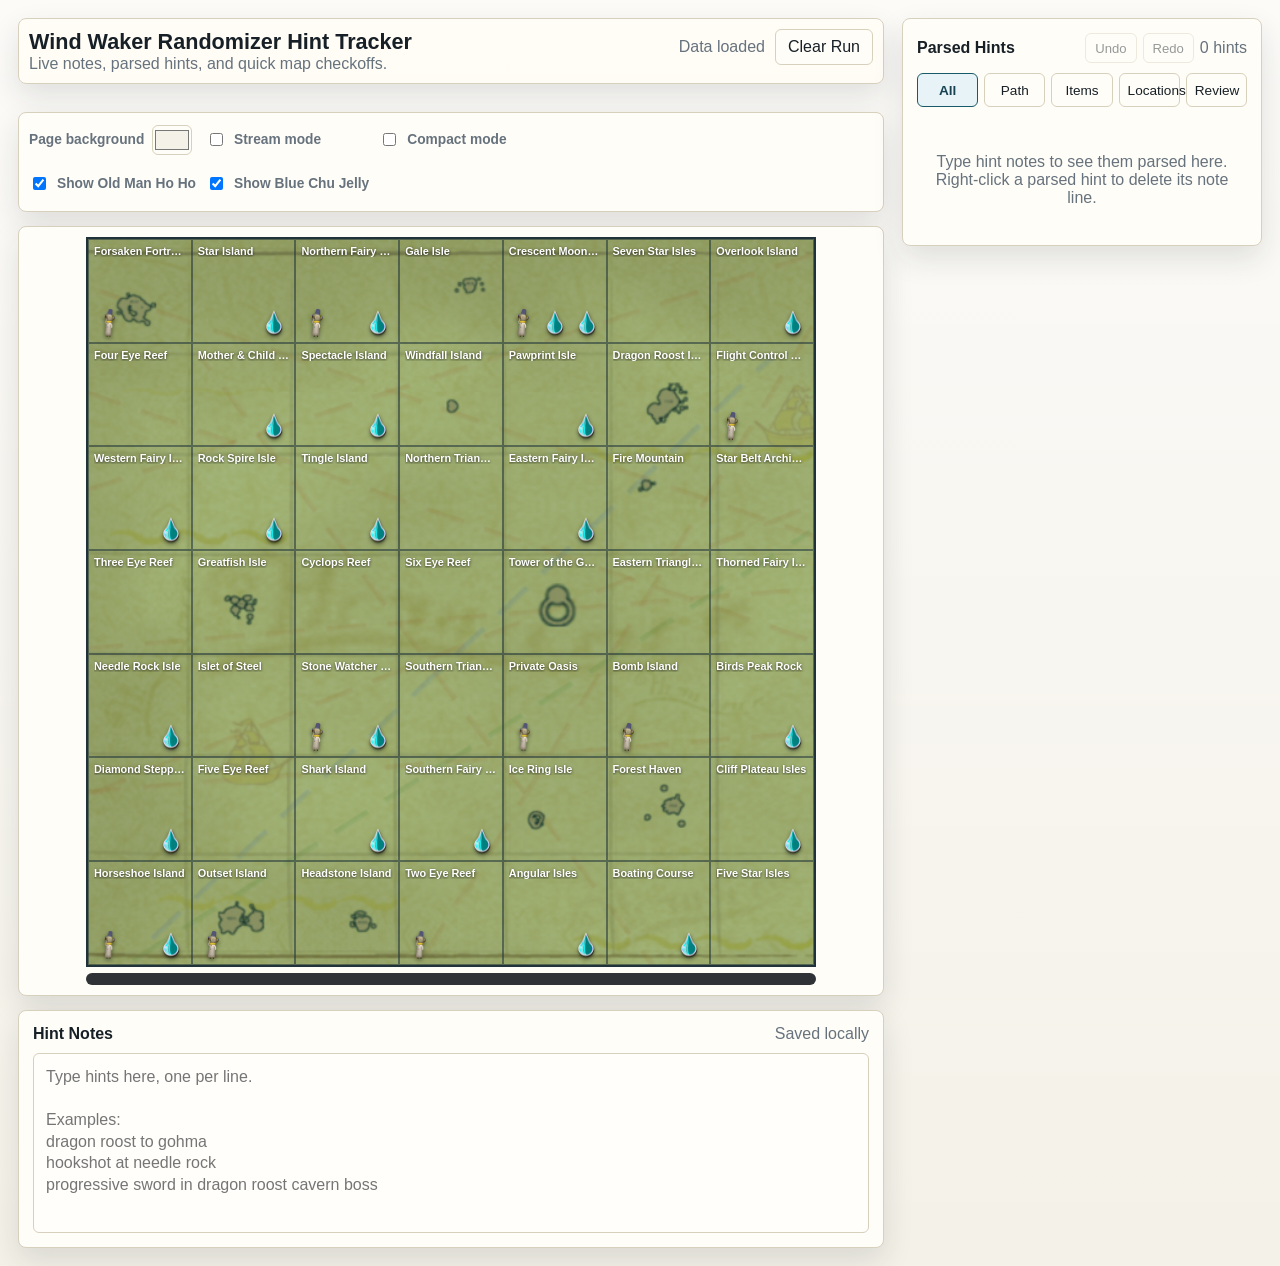
==== app/index.html @ 59e92e4c "Add files via upload" ====
<!doctype html>
<html lang="en">
  <head>
    <meta charset="utf-8">
    <meta name="viewport" content="width=device-width, initial-scale=1">
    <title>Wind Waker Randomizer Hint Tracker</title>
    <link rel="stylesheet" href="styles.css">
  </head>
  <body>
    <main class="app-shell">
      <section class="tracker-panel" aria-label="Map and hint notes">
        <header class="top-bar">
          <div>
            <h1>Wind Waker Randomizer Hint Tracker</h1>
            <p>Live notes, parsed hints, and quick map checkoffs.</p>
          </div>
          <div class="top-actions">
            <span id="dataStatus">Loading data...</span>
            <button id="resetRunButton" class="danger-button" type="button">Clear Run</button>
          </div>
        </header>

        <section class="settings-section" aria-label="Tracker settings">
          <label class="setting-control page-background-setting">
            <span>Page background</span>
            <input id="pageBackgroundInput" type="color" value="#f4f1e8">
          </label>
          <label class="setting-control stream-key-setting">
            <span>Stream key color</span>
            <input id="streamKeyInput" type="color" value="#00ff00">
          </label>
          <label class="setting-toggle stream-mode-setting">
            <input id="streamModeInput" type="checkbox">
            <span>Stream mode</span>
          </label>
          <label class="setting-toggle compact-mode-setting">
            <input id="compactModeInput" type="checkbox">
            <span>Compact mode</span>
          </label>
          <label class="setting-toggle">
            <input id="showHoHoInput" type="checkbox" checked>
            <span>Show Old Man Ho Ho</span>
          </label>
          <label class="setting-toggle">
            <input id="showBlueChuInput" type="checkbox" checked>
            <span>Show Blue Chu Jelly</span>
          </label>
        </section>

        <div class="map-wrap">
          <div id="seaGrid" class="sea-grid" aria-label="7 by 7 sea chart"></div>
          <div id="areaStrip" class="area-strip" aria-label="Off-map and dungeon areas"></div>
        </div>

        <section class="notes-section">
          <div class="section-heading">
            <h2>Hint Notes</h2>
            <span id="saveStatus">Saved locally</span>
          </div>
          <textarea
            id="hintInput"
            spellcheck="false"
            aria-label="Hint notes"
            placeholder="Type hints here, one per line.&#10;&#10;Examples:&#10;dragon roost to gohma&#10;hookshot at needle rock&#10;progressive sword in dragon roost cavern boss"
          ></textarea>
        </section>
      </section>

      <aside class="hint-panel" aria-label="Parsed hint overview">
        <section class="parsed-section">
          <div class="section-heading">
            <h2>Parsed Hints</h2>
            <div class="parsed-actions">
              <button id="undoButton" class="tool-button" type="button">Undo</button>
              <button id="redoButton" class="tool-button" type="button">Redo</button>
              <span id="hintCount">0 hints</span>
            </div>
          </div>
          <div class="tabs" role="tablist" aria-label="Hint type filters">
            <button class="tab active" type="button" data-filter="all">All</button>
            <button class="tab" type="button" data-filter="path">Path</button>
            <button class="tab" type="button" data-filter="item">Items</button>
            <button class="tab" type="button" data-filter="location">Locations</button>
            <button class="tab" type="button" data-filter="needs-review">Review</button>
          </div>
          <div id="hintList" class="hint-list" aria-live="polite"></div>
        </section>
      </aside>
    </main>

    <script src="app.js"></script>
  </body>
</html>
---- app/styles.css ----
:root {
  color-scheme: light;
  --bg: #f4f1e8;
  --panel: #fffdf7;
  --ink: #172027;
  --muted: #66727d;
  --line: #d7d0bd;
  --sea: #08746d;
  --sea-dark: #175a69;
  --accent: #c24632;
  --accent-dark: #8e2f22;
  --gold: #d39c32;
  --ok: #2f7b57;
  --warn: #a86316;
  --path: #7651b7;
  --path-bg: #f0eafb;
  --required-bg: #e7f6ed;
  --required-border: #42a36c;
  --possible-bg: #fff7db;
  --possible-border: #d5a51f;
  --neutral-bg: #f0f1f2;
  --neutral-border: #9ba3aa;
  --stream-key: #00ff00;
  --shadow: 0 12px 30px rgba(27, 35, 40, 0.12);
}

* {
  box-sizing: border-box;
}

body {
  margin: 0;
  min-height: 100vh;
  background:
    linear-gradient(180deg, rgba(255, 255, 255, 0.72), rgba(255, 255, 255, 0)),
    var(--bg);
  color: var(--ink);
  font-family: "Segoe UI", Arial, sans-serif;
}

body.stream-mode {
  background: var(--stream-key);
}

button,
textarea {
  font: inherit;
}

.app-shell {
  display: grid;
  grid-template-columns: minmax(560px, 1fr) minmax(300px, 360px);
  align-items: start;
  gap: 18px;
  min-height: 100vh;
  padding: 18px;
}

body.compact-mode .app-shell {
  grid-template-columns: minmax(300px, 380px);
  width: min(100%, 420px);
}

.tracker-panel,
.hint-panel {
  min-width: 0;
}

.tracker-panel {
  display: grid;
  gap: 14px;
}

body.compact-mode .tracker-panel {
  gap: 10px;
}

body.compact-mode .top-bar p,
body.compact-mode .map-wrap,
body.compact-mode .setting-control,
body.compact-mode .setting-toggle:has(#showHoHoInput),
body.compact-mode .setting-toggle:has(#showBlueChuInput) {
  display: none;
}

body.compact-mode .hint-panel {
  position: static;
}

.top-bar {
  display: flex;
  align-items: flex-start;
  justify-content: space-between;
  gap: 16px;
  margin-bottom: 14px;
  padding: 10px;
  border: 1px solid var(--line);
  border-radius: 8px;
  background: rgba(255, 253, 247, 0.9);
  box-shadow: var(--shadow);
}

.top-actions {
  display: flex;
  align-items: center;
  gap: 10px;
}

h1,
h2,
p {
  margin: 0;
}

h1 {
  font-size: 1.35rem;
  line-height: 1.2;
}

h2 {
  font-size: 1rem;
}

.top-bar p,
.top-actions span,
.section-heading span,
.hint-meta,
.empty-state {
  color: var(--muted);
}

.danger-button,
.tool-button,
.tab,
.map-icon {
  border: 1px solid var(--line);
  background: var(--panel);
  color: var(--ink);
  cursor: pointer;
}

.danger-button,
.tool-button {
  min-height: 36px;
  padding: 0 12px;
  border-radius: 6px;
}

.tool-button:disabled {
  cursor: default;
  opacity: 0.45;
}

.danger-button:hover {
  border-color: var(--accent);
  color: var(--accent-dark);
}

.settings-section {
  display: grid;
  grid-template-columns: repeat(3, max-content);
  align-items: center;
  gap: 10px;
  padding: 10px;
  border: 1px solid var(--line);
  border-radius: 8px;
  background: var(--panel);
  box-shadow: var(--shadow);
}

body.stream-mode .setting-control:has(#pageBackgroundInput) {
  display: none;
}

body:not(.stream-mode) .stream-key-setting {
  display: none;
}

.setting-toggle:has(#showHoHoInput),
.setting-toggle:has(#showBlueChuInput) {
  grid-row: 2;
}

.setting-control,
.setting-toggle {
  display: inline-flex;
  align-items: center;
  gap: 8px;
  min-height: 34px;
  color: var(--muted);
  font-size: 0.86rem;
  font-weight: 700;
}

.setting-control input[type="color"] {
  width: 40px;
  height: 30px;
  padding: 0;
  border: 1px solid var(--line);
  border-radius: 6px;
  background: transparent;
  cursor: pointer;
}

.map-wrap {
  display: grid;
  place-items: center;
  gap: 6px;
  padding: 10px;
  border: 1px solid var(--line);
  border-radius: 8px;
  background: var(--panel);
  box-shadow: var(--shadow);
}

.sea-grid {
  display: grid;
  grid-template-columns: repeat(7, minmax(54px, 1fr));
  grid-template-rows: repeat(7, minmax(54px, 1fr));
  width: min(100%, 760px, calc(100vh - 170px));
  min-width: 440px;
  max-width: 820px;
  aspect-ratio: 1;
  border: 2px solid #20333b;
  background:
    linear-gradient(rgba(8, 116, 109, 0.28), rgba(8, 116, 109, 0.28)),
    url("assets/images/Great_Sea_Chart.jpg") center / cover,
    var(--sea);
}

.sector {
  position: relative;
  min-width: 0;
  border: 1px solid rgba(32, 51, 59, 0.55);
  background: rgba(8, 116, 109, 0.05);
}

.sector-label {
  position: absolute;
  top: 5px;
  left: 5px;
  right: 5px;
  overflow: hidden;
  color: #fff;
  text-shadow: 0 1px 3px rgba(0, 0, 0, 0.72);
  font-size: 0.68rem;
  font-weight: 700;
  text-overflow: ellipsis;
  white-space: nowrap;
}

.sector-hint-icons {
  position: absolute;
  top: 22px;
  right: 4px;
  bottom: 34%;
  display: grid;
  grid-template-columns: repeat(3, 24px);
  grid-auto-rows: 24px;
  justify-content: end;
  align-content: end;
  gap: 4px;
}

.sector-marker-icons {
  position: absolute;
  left: 5px;
  right: 5px;
  bottom: 4px;
  height: 30%;
  display: flex;
  align-items: flex-end;
  justify-content: space-between;
  gap: 4px;
}

.sector-marker-icons .blue-chu {
  margin-left: auto;
}

.map-icon {
  display: grid;
  place-items: center;
  width: 30px;
  height: 30px;
  padding: 0;
  border: 0;
  border-radius: 0;
  background: transparent;
  font-size: 0.78rem;
  font-weight: 800;
  filter: drop-shadow(0 2px 2px rgba(0, 0, 0, 0.48));
}

.sector-hint-icons .map-icon {
  width: 24px;
  height: 24px;
}

.sector-hint-icons .map-icon img {
  max-width: 23px;
  max-height: 23px;
}

.map-icon.checked {
  opacity: 0.34;
  filter: grayscale(1);
}

.map-icon img {
  display: block;
  max-width: 28px;
  max-height: 28px;
  object-fit: contain;
  pointer-events: none;
}

.map-icon .shard-number,
.stream-item-box .shard-number {
  display: inline-flex;
  align-items: center;
  height: 1em;
  color: #101418;
  font-weight: 900;
  line-height: 1;
  text-shadow: 0 1px 1px rgba(255, 255, 255, 0.8);
}

.map-icon .shard-number {
  margin-left: 1px;
  font-size: 18px;
}

.area-strip {
  display: grid;
  grid-template-columns: repeat(5, minmax(0, 1fr));
  gap: 5px;
  width: min(100%, 760px, calc(100vh - 170px));
  min-width: 440px;
  padding: 6px;
  border-radius: 7px;
  background: #2f3337;
}

.area-cell {
  display: grid;
  grid-template-rows: 1fr auto;
  align-items: center;
  justify-items: center;
  min-height: 88px;
  padding: 6px 4px 4px;
  border: 1px solid rgba(255, 255, 255, 0.13);
  border-radius: 6px;
  background: #42474c;
}

.area-image {
  max-width: 62px;
  max-height: 52px;
  object-fit: contain;
  filter: drop-shadow(0 1px 2px rgba(0, 0, 0, 0.28));
}

.area-hint-icons {
  display: flex;
  flex-wrap: wrap;
  justify-content: center;
  gap: 2px;
  width: 100%;
  max-width: 100%;
}

.area-hint-icons .map-icon {
  width: 28px;
  height: 28px;
}

.area-hint-icons .map-icon img {
  max-width: 26px;
  max-height: 26px;
}

.map-icon.path {
  border-color: var(--path);
  color: var(--path);
}

.map-icon.item {
  border-color: var(--ok);
  color: var(--ok);
}

.map-icon.location {
  border-color: var(--accent);
  color: var(--accent-dark);
}

.hint-panel {
  position: sticky;
  top: 18px;
}

.notes-section,
.parsed-section {
  display: grid;
  padding: 14px;
  border: 1px solid var(--line);
  border-radius: 8px;
  background: var(--panel);
  box-shadow: var(--shadow);
}

.notes-section {
  grid-template-rows: auto auto;
}

.parsed-section {
  grid-template-rows: auto auto auto;
}

.parsed-section .hint-list {
  margin: 0 -14px -14px;
  padding: 12px 14px 14px;
  border-radius: 0 0 8px 8px;
}

body.stream-mode .parsed-section {
  background: transparent;
  border-color: transparent;
  box-shadow: none;
}

body.stream-mode .parsed-section .section-heading,
body.stream-mode .parsed-section .tabs {
  padding: 8px;
  border-radius: 8px;
  background: rgba(255, 253, 247, 0.86);
}

body.stream-mode .parsed-section .hint-list {
  background: transparent;
}

.section-heading {
  display: flex;
  align-items: center;
  justify-content: space-between;
  gap: 10px;
  margin-bottom: 10px;
}

.parsed-actions {
  display: flex;
  align-items: center;
  justify-content: flex-end;
  flex-wrap: wrap;
  gap: 6px;
}

.parsed-actions .tool-button {
  min-height: 30px;
  padding: 0 9px;
  font-size: 0.82rem;
}

textarea {
  width: 100%;
  min-height: 180px;
  resize: none;
  overflow: hidden;
  padding: 12px;
  border: 1px solid var(--line);
  border-radius: 6px;
  outline: none;
  background: #fffefa;
  color: var(--ink);
  line-height: 1.35;
}

textarea:focus {
  border-color: var(--sea-dark);
  box-shadow: 0 0 0 3px rgba(54, 123, 148, 0.16);
}

.tabs {
  display: grid;
  grid-template-columns: repeat(5, minmax(0, 1fr));
  gap: 6px;
  margin-bottom: 10px;
}

.tab {
  min-height: 34px;
  padding: 0 8px;
  border-radius: 6px;
  font-size: 0.85rem;
}

.tab.active {
  border-color: var(--sea-dark);
  background: #e7f3f6;
  color: #164252;
  font-weight: 700;
}

.hint-list {
  display: grid;
  align-content: start;
  gap: 8px;
}

.hint-card {
  position: relative;
  padding: 10px;
  border: 1px solid var(--line);
  border-left-width: 4px;
  border-radius: 6px;
  background: #fffefa;
  box-shadow: 0 2px 8px rgba(20, 30, 36, 0.12);
}

body.stream-mode .hint-card {
  padding: 0;
  border: 0;
  background: transparent;
  box-shadow: none;
  backdrop-filter: none;
}

.hint-flow {
  display: grid;
  grid-template-columns: minmax(0, 1fr) 34px minmax(0, 1fr);
  align-items: center;
  gap: 6px;
}

body.stream-mode .hint-flow {
  grid-template-columns: 78px 34px minmax(0, 1fr);
  gap: 7px;
}

body.stream-mode .hint-card.path .hint-flow {
  grid-template-columns: minmax(150px, 1fr) 34px 70px;
}

.hint-side {
  display: flex;
  align-items: center;
  min-width: 0;
  gap: 8px;
}

.hint-side.right {
  justify-content: flex-end;
  text-align: right;
}

body.stream-mode .hint-side.left {
  justify-content: flex-end;
}

body.stream-mode .hint-side.right {
  justify-content: flex-start;
  text-align: left;
}

.hint-image {
  flex: 0 0 auto;
  width: 42px;
  height: 42px;
  object-fit: contain;
  filter: drop-shadow(0 2px 2px rgba(0, 0, 0, 0.48));
}

.boss-image {
  width: 58px;
  height: 58px;
}

body.stream-mode .hint-image {
  width: 48px;
  height: 48px;
}

body.stream-mode .boss-image {
  width: 62px;
  height: 62px;
}

.hint-name {
  min-width: 0;
  overflow-wrap: anywhere;
  font-size: 0.92rem;
  font-weight: 800;
}

.hint-side.item .hint-name {
  display: none;
}

body.stream-mode .hint-name {
  font-size: 0.82rem;
  text-shadow: 0 1px 1px rgba(255, 255, 255, 0.7);
}

body.stream-mode .hint-side.text .hint-name,
body.stream-mode .hint-side.right.text .hint-name {
  display: inline-block;
  width: fit-content;
  max-width: 68%;
  padding: 5px 7px;
  border-radius: 5px;
  background: #fff;
}

body.stream-mode .hint-card.path .hint-side.text .hint-name {
  max-width: none;
}

.stream-item-box {
  display: contents;
}

body.stream-mode .stream-item-box {
  display: grid;
  grid-template-columns: max-content max-content;
  justify-items: center;
  align-items: center;
  gap: 3px;
  min-width: 72px;
  padding: 4px 6px;
  border-radius: 5px;
  background: #fff;
}

body.stream-mode .requirement-required .stream-item-box {
  background: #bde7ce;
}

body.stream-mode .requirement-possibly-required .stream-item-box {
  background: #ffe28a;
}

body.stream-mode .requirement-not-required .stream-item-box {
  background: #d4d8db;
}

body.stream-mode .needs-review .stream-item-box {
  background: #f4c88f;
}

.hint-arrow {
  display: block;
  width: 34px;
  height: 34px;
  object-fit: contain;
  filter: drop-shadow(0 2px 2px rgba(0, 0, 0, 0.35));
}

.hint-card.path {
  border-left-color: var(--path);
  background: var(--path-bg);
}

.hint-card.item {
  border-left-color: var(--ok);
}

.hint-card.location {
  border-left-color: var(--accent);
}

.hint-card.requirement-required {
  border-left-color: var(--required-border);
  background: var(--required-bg);
}

.hint-card.requirement-possibly-required {
  border-left-color: var(--possible-border);
  background: var(--possible-bg);
}

.hint-card.requirement-not-required {
  border-left-color: var(--neutral-border);
  background: var(--neutral-bg);
}

.hint-card.needs-review {
  background: #fff6e7;
  border-left-color: var(--warn);
}

body.stream-mode .hint-card.path,
body.stream-mode .hint-card.requirement-required,
body.stream-mode .hint-card.requirement-possibly-required,
body.stream-mode .hint-card.requirement-not-required,
body.stream-mode .hint-card.needs-review {
  background: transparent;
}

.hint-title {
  display: flex;
  align-items: center;
  justify-content: space-between;
  gap: 10px;
  margin-bottom: 4px;
  font-weight: 800;
}

.hint-pill {
  flex: 0 0 auto;
  padding: 2px 6px;
  border-radius: 999px;
  background: #eef1f1;
  color: var(--muted);
  font-size: 0.72rem;
  font-weight: 700;
}

.hint-card.needs-review .hint-pill {
  background: #f9dfb9;
  color: var(--warn);
}

.hint-meta {
  display: flex;
  align-items: center;
  flex-wrap: wrap;
  gap: 6px;
  margin-top: 6px;
  font-size: 0.78rem;
}

body.stream-mode .hint-meta {
  display: none;
}

body.stream-mode .hint-line-text {
  display: none;
}

.hint-status {
  display: inline-flex;
  align-items: center;
  min-height: 22px;
  padding: 2px 8px;
  border: 1px solid transparent;
  border-radius: 999px;
  font-size: 0.74rem;
  font-weight: 800;
}

.stream-item-box .hint-status {
  display: none;
}

body.stream-mode .hint-meta > .hint-status {
  display: none;
}

body.stream-mode .stream-item-box .hint-status {
  grid-column: 1 / -1;
  display: inline-flex;
  min-height: 18px;
  padding: 1px 5px;
  font-size: 0.62rem;
}

body.stream-mode .stream-item-box .shard-number {
  font-size: 36px;
}

.hint-status.path {
  border-color: var(--path);
  background: #e7dcfb;
  color: #56358c;
}

.hint-status.required {
  border-color: var(--required-border);
  background: #d9f0e2;
  color: #216841;
}

.hint-status.possibly-required {
  border-color: var(--possible-border);
  background: #ffedb0;
  color: #72500a;
}

.hint-status.not-required,
.hint-status.neutral {
  border-color: var(--neutral-border);
  background: #e3e5e7;
  color: #4e5962;
}

.hint-status.review {
  border-color: var(--warn);
  background: #f9dfb9;
  color: var(--warn);
}

.empty-state {
  padding: 24px 12px;
  text-align: center;
}

@media (max-width: 980px) {
  .app-shell {
    grid-template-columns: 1fr;
  }

  .hint-panel {
    position: static;
  }

  .map-wrap {
    min-height: auto;
  }

  .sea-grid {
    width: min(100%, 720px);
    min-width: 0;
  }

  .area-strip {
    width: min(100%, 720px);
    min-width: 0;
  }
}

@media (max-width: 560px) {
  .app-shell {
    padding: 10px;
  }

  .top-bar {
    align-items: stretch;
    flex-direction: column;
  }

  .sea-grid {
    grid-template-columns: repeat(7, minmax(38px, 1fr));
    grid-template-rows: repeat(7, minmax(38px, 1fr));
  }

  .sector-label {
    font-size: 0;
  }

  .map-icon {
    width: 24px;
    height: 24px;
  }

  .tabs {
    grid-template-columns: repeat(2, minmax(0, 1fr));
  }
}
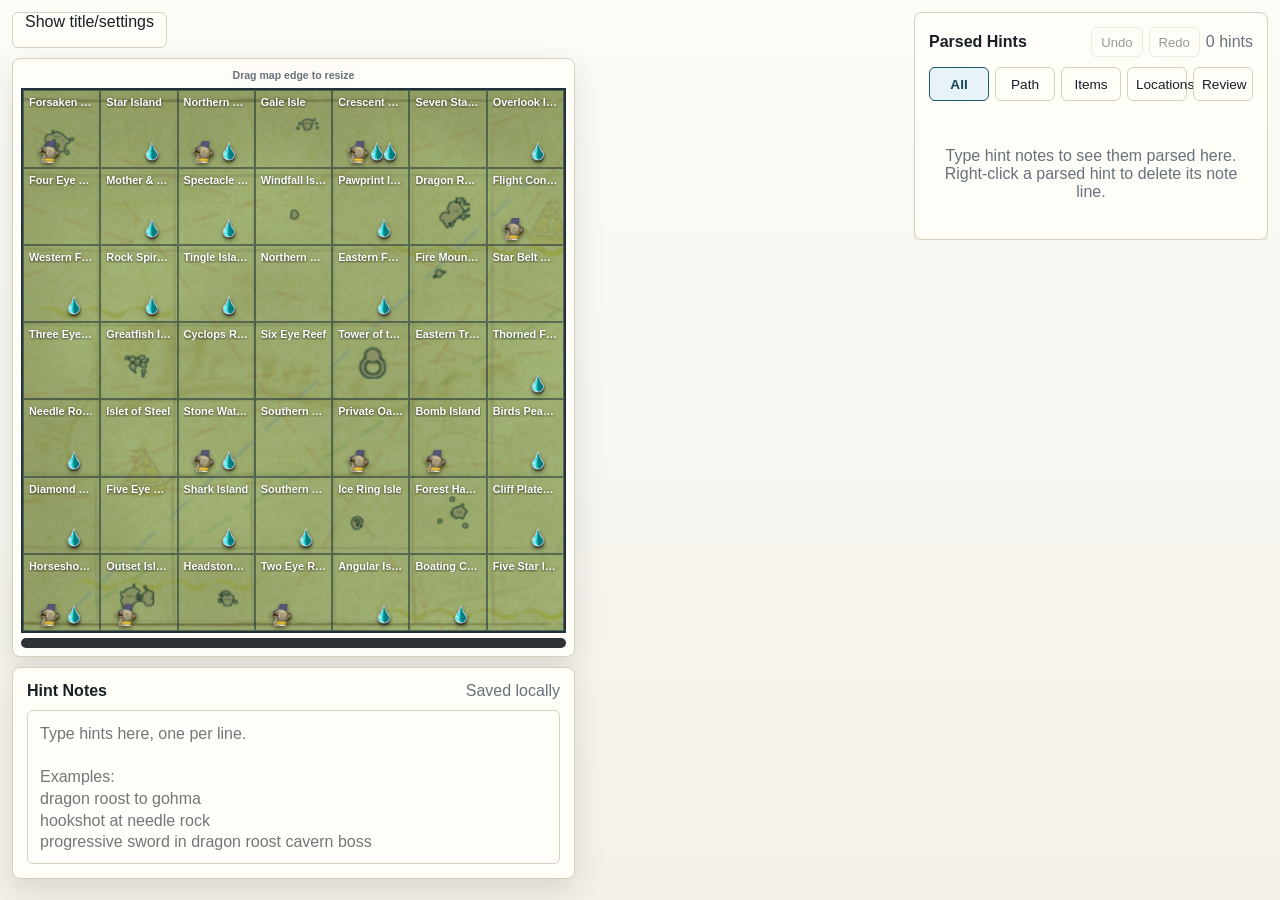
==== commit bf1a07f7: "1.1.0" ====
--- a/app/index.html
+++ b/app/index.html
@@ -3,7 +3,7 @@
   <head>
     <meta charset="utf-8">
     <meta name="viewport" content="width=device-width, initial-scale=1">
-    <title>Wind Waker Randomizer Hint Tracker</title>
+    <title>WWR Hint Tracker</title>
     <link rel="stylesheet" href="styles.css">
   </head>
   <body>
@@ -11,11 +11,12 @@
       <section class="tracker-panel" aria-label="Map and hint notes">
         <header class="top-bar">
           <div>
-            <h1>Wind Waker Randomizer Hint Tracker</h1>
-            <p>Live notes, parsed hints, and quick map checkoffs.</p>
+            <h1>WWR Hint Tracker</h1>
+            <p id="versionLabel">v0.1.0-dev</p>
           </div>
           <div class="top-actions">
             <span id="dataStatus">Loading data...</span>
+            <button id="hideChromeButton" class="tool-button" type="button">Hide title/settings</button>
             <button id="resetRunButton" class="danger-button" type="button">Clear Run</button>
           </div>
         </header>
@@ -37,6 +38,14 @@
             <input id="compactModeInput" type="checkbox">
             <span>Compact mode</span>
           </label>
+          <label class="setting-control map-icon-size-setting">
+            <span>Item icon size</span>
+            <input id="mapIconSizeInput" type="range" min="70" max="145" value="100">
+          </label>
+          <label class="setting-control hint-arrow-position-setting">
+            <span>Hint arrow position</span>
+            <input id="hintArrowPositionInput" type="range" min="28" max="72" value="50">
+          </label>
           <label class="setting-toggle">
             <input id="showHoHoInput" type="checkbox" checked>
             <span>Show Old Man Ho Ho</span>
@@ -47,8 +56,21 @@
           </label>
         </section>
 
+        <button id="showChromeButton" class="tool-button show-chrome-button" type="button">Show title/settings</button>
+
         <div class="map-wrap">
-          <div id="seaGrid" class="sea-grid" aria-label="7 by 7 sea chart"></div>
+          <div class="map-resize-help">Drag map edge to resize</div>
+          <div id="mapResizeFrame" class="map-resize-frame">
+            <div id="seaGrid" class="sea-grid" aria-label="7 by 7 sea chart"></div>
+            <div class="map-resize-handle top" data-resize-edge="top"></div>
+            <div class="map-resize-handle right" data-resize-edge="right"></div>
+            <div class="map-resize-handle bottom" data-resize-edge="bottom"></div>
+            <div class="map-resize-handle left" data-resize-edge="left"></div>
+            <div class="map-resize-handle corner top-left" data-resize-edge="top-left"></div>
+            <div class="map-resize-handle corner top-right" data-resize-edge="top-right"></div>
+            <div class="map-resize-handle corner bottom-right" data-resize-edge="bottom-right"></div>
+            <div class="map-resize-handle corner bottom-left" data-resize-edge="bottom-left"></div>
+          </div>
           <div id="areaStrip" class="area-strip" aria-label="Off-map and dungeon areas"></div>
         </div>
 
@@ -67,6 +89,7 @@
       </section>
 
       <aside class="hint-panel" aria-label="Parsed hint overview">
+        <div id="hintPanelResizeHandle" class="hint-panel-resize-handle" aria-hidden="true"></div>
         <section class="parsed-section">
           <div class="section-heading">
             <h2>Parsed Hints</h2>
--- a/app/styles.css
+++ b/app/styles.css
@@ -21,6 +21,13 @@
   --neutral-bg: #f0f1f2;
   --neutral-border: #9ba3aa;
   --stream-key: #00ff00;
+  --auto-map-size: clamp(280px, calc(100vh - 500px), 460px);
+  --map-size: var(--user-map-size, var(--auto-map-size));
+  --map-icon-size: 22px;
+  --item-map-icon-size: 30px;
+  --hint-panel-width: 360px;
+  --hint-arrow-position: 50%;
+  --hidden-chrome-map-size: clamp(360px, calc(100vh - 285px), 620px);
   --shadow: 0 12px 30px rgba(27, 35, 40, 0.12);
 }
 
@@ -42,6 +49,10 @@
   background: var(--stream-key);
 }
 
+body.chrome-hidden {
+  --auto-map-size: var(--hidden-chrome-map-size);
+}
+
 button,
 textarea {
   font: inherit;
@@ -49,16 +60,19 @@
 
 .app-shell {
   display: grid;
-  grid-template-columns: minmax(560px, 1fr) minmax(300px, 360px);
+  grid-template-columns: max-content;
   align-items: start;
+  justify-content: start;
   gap: 18px;
   min-height: 100vh;
-  padding: 18px;
+  padding: 12px calc(var(--hint-panel-width) + 30px) 12px 12px;
+  overflow-x: auto;
 }
 
 body.compact-mode .app-shell {
   grid-template-columns: minmax(300px, 380px);
   width: min(100%, 420px);
+  padding: 12px;
 }
 
 .tracker-panel,
@@ -68,7 +82,10 @@
 
 .tracker-panel {
   display: grid;
-  gap: 14px;
+  gap: 10px;
+  justify-self: start;
+  width: calc(var(--map-size) + 18px);
+  min-width: 298px;
 }
 
 body.compact-mode .tracker-panel {
@@ -83,6 +100,15 @@
   display: none;
 }
 
+body.compact-mode .hint-arrow-position-setting {
+  display: inline-flex;
+}
+
+body.chrome-hidden .top-bar,
+body.chrome-hidden .settings-section {
+  display: none;
+}
+
 body.compact-mode .hint-panel {
   position: static;
 }
@@ -92,8 +118,8 @@
   align-items: flex-start;
   justify-content: space-between;
   gap: 16px;
-  margin-bottom: 14px;
-  padding: 10px;
+  margin-bottom: 0;
+  padding: 8px 10px;
   border: 1px solid var(--line);
   border-radius: 8px;
   background: rgba(255, 253, 247, 0.9);
@@ -113,7 +139,7 @@
 }
 
 h1 {
-  font-size: 1.35rem;
+  font-size: 1.18rem;
   line-height: 1.2;
 }
 
@@ -156,12 +182,21 @@
   color: var(--accent-dark);
 }
 
+.show-chrome-button {
+  display: none;
+  justify-self: start;
+}
+
+body.chrome-hidden .show-chrome-button {
+  display: inline-flex;
+}
+
 .settings-section {
   display: grid;
-  grid-template-columns: repeat(3, max-content);
-  align-items: center;
-  gap: 10px;
-  padding: 10px;
+  grid-template-columns: repeat(auto-fit, minmax(128px, max-content));
+  align-items: center;
+  gap: 8px 12px;
+  padding: 8px 10px;
   border: 1px solid var(--line);
   border-radius: 8px;
   background: var(--panel);
@@ -202,24 +237,121 @@
   cursor: pointer;
 }
 
+.setting-control input[type="range"] {
+  width: 116px;
+  accent-color: var(--accent);
+}
+
 .map-wrap {
   display: grid;
   place-items: center;
-  gap: 6px;
-  padding: 10px;
+  gap: 5px;
+  justify-self: start;
+  width: min(100%, calc(var(--map-size) + 18px));
+  padding: 8px;
   border: 1px solid var(--line);
   border-radius: 8px;
   background: var(--panel);
   box-shadow: var(--shadow);
 }
 
+.map-resize-frame {
+  position: relative;
+  width: min(100%, var(--map-size));
+  max-width: var(--map-size);
+}
+
+.map-resize-help {
+  z-index: 4;
+  padding: 1px 6px;
+  border-radius: 999px;
+  background: rgba(255, 253, 247, 0.72);
+  color: var(--muted);
+  font-size: 0.66rem;
+  font-weight: 800;
+  line-height: 1.35;
+  pointer-events: none;
+  white-space: nowrap;
+}
+
+.map-resize-handle {
+  position: absolute;
+  z-index: 5;
+  user-select: none;
+}
+
+.map-resize-handle.top,
+.map-resize-handle.bottom {
+  left: 9px;
+  right: 9px;
+  height: 10px;
+  cursor: ns-resize;
+}
+
+.map-resize-handle.top {
+  top: -5px;
+}
+
+.map-resize-handle.bottom {
+  bottom: -5px;
+}
+
+.map-resize-handle.left,
+.map-resize-handle.right {
+  top: 9px;
+  bottom: 9px;
+  width: 10px;
+  cursor: ew-resize;
+}
+
+.map-resize-handle.left {
+  left: -5px;
+}
+
+.map-resize-handle.right {
+  right: -5px;
+}
+
+.map-resize-handle.corner {
+  width: 16px;
+  height: 16px;
+}
+
+.map-resize-handle.top-left {
+  top: -7px;
+  left: -7px;
+  cursor: nwse-resize;
+}
+
+.map-resize-handle.top-right {
+  top: -7px;
+  right: -7px;
+  cursor: nesw-resize;
+}
+
+.map-resize-handle.bottom-right {
+  right: -7px;
+  bottom: -7px;
+  cursor: nwse-resize;
+}
+
+.map-resize-handle.bottom-left {
+  bottom: -7px;
+  left: -7px;
+  cursor: nesw-resize;
+}
+
+.map-resize-frame.resizing .sea-grid {
+  outline: 2px solid rgba(194, 70, 50, 0.55);
+  outline-offset: 2px;
+}
+
 .sea-grid {
   display: grid;
-  grid-template-columns: repeat(7, minmax(54px, 1fr));
-  grid-template-rows: repeat(7, minmax(54px, 1fr));
-  width: min(100%, 760px, calc(100vh - 170px));
-  min-width: 440px;
-  max-width: 820px;
+  grid-template-columns: repeat(7, minmax(0, 1fr));
+  grid-template-rows: repeat(7, minmax(0, 1fr));
+  width: min(100%, var(--map-size));
+  max-width: var(--map-size);
   aspect-ratio: 1;
   border: 2px solid #20333b;
   background:
@@ -251,55 +383,79 @@
 
 .sector-hint-icons {
   position: absolute;
-  top: 22px;
-  right: 4px;
+  top: 26%;
+  left: 50%;
+  right: auto;
   bottom: 34%;
   display: grid;
-  grid-template-columns: repeat(3, 24px);
-  grid-auto-rows: 24px;
-  justify-content: end;
-  align-content: end;
-  gap: 4px;
+  grid-template-columns: repeat(3, var(--item-map-icon-size));
+  grid-auto-rows: var(--item-map-icon-size);
+  justify-content: center;
+  align-content: center;
+  justify-items: center;
+  align-items: center;
+  gap: clamp(1px, 4%, 4px);
+  width: 94%;
+  transform: translateX(-50%);
 }
 
 .sector-marker-icons {
   position: absolute;
-  left: 5px;
-  right: 5px;
-  bottom: 4px;
+  left: 0;
+  right: 0;
+  bottom: 5%;
   height: 30%;
-  display: flex;
-  align-items: flex-end;
-  justify-content: space-between;
-  gap: 4px;
+  pointer-events: none;
+}
+
+.sector-marker-icons .map-icon {
+  position: absolute;
+  bottom: 0;
+  width: var(--map-icon-size);
+  height: var(--map-icon-size);
+  pointer-events: auto;
+  transform: translateX(-50%);
+}
+
+.sector-marker-icons .map-icon img {
+  width: auto;
+  height: auto;
+  max-width: 100%;
+  max-height: 100%;
+}
+
+.sector-marker-icons .hoho {
+  left: 33%;
 }
 
 .sector-marker-icons .blue-chu {
-  margin-left: auto;
+  left: 67%;
 }
 
 .map-icon {
+  position: relative;
   display: grid;
   place-items: center;
-  width: 30px;
-  height: 30px;
+  width: var(--map-icon-size);
+  height: var(--map-icon-size);
   padding: 0;
   border: 0;
   border-radius: 0;
   background: transparent;
-  font-size: 0.78rem;
+  font-size: var(--map-icon-size);
   font-weight: 800;
   filter: drop-shadow(0 2px 2px rgba(0, 0, 0, 0.48));
 }
 
 .sector-hint-icons .map-icon {
-  width: 24px;
-  height: 24px;
+  width: var(--item-map-icon-size);
+  height: var(--item-map-icon-size);
+  font-size: var(--item-map-icon-size);
 }
 
 .sector-hint-icons .map-icon img {
-  max-width: 23px;
-  max-height: 23px;
+  max-width: 100%;
+  max-height: 100%;
 }
 
 .map-icon.checked {
@@ -308,55 +464,77 @@
 }
 
 .map-icon img {
+  grid-area: 1 / 1;
   display: block;
-  max-width: 28px;
-  max-height: 28px;
+  width: 100%;
+  height: 100%;
+  max-width: none;
+  max-height: none;
   object-fit: contain;
   pointer-events: none;
 }
 
-.map-icon .shard-number,
-.stream-item-box .shard-number {
+.map-icon .item-number,
+.stream-item-box .item-number {
+  grid-area: 1 / 1;
   display: inline-flex;
   align-items: center;
+  min-width: 1.25em;
+  justify-content: center;
+  padding: 0 2px;
+  border-radius: 999px;
+  background: rgba(255, 255, 255, 0.78);
   height: 1em;
   color: #101418;
   font-weight: 900;
   line-height: 1;
-  text-shadow: 0 1px 1px rgba(255, 255, 255, 0.8);
+  text-shadow: none;
 }
 
 .map-icon .shard-number {
-  margin-left: 1px;
-  font-size: 18px;
+  font-size: 54%;
+  justify-self: end;
+  transform: translateX(58%);
+}
+
+.map-icon .chart-number,
+.stream-item-box .chart-number {
+  align-self: start;
+  justify-self: start;
+  margin: -0.16em 0 0 -0.16em;
+  font-size: 54%;
 }
 
 .area-strip {
   display: grid;
   grid-template-columns: repeat(5, minmax(0, 1fr));
+  grid-auto-rows: auto;
   gap: 5px;
-  width: min(100%, 760px, calc(100vh - 170px));
-  min-width: 440px;
-  padding: 6px;
+  width: min(100%, var(--map-size));
+  height: auto;
+  padding: 5px;
   border-radius: 7px;
   background: #2f3337;
 }
 
 .area-cell {
   display: grid;
-  grid-template-rows: 1fr auto;
-  align-items: center;
+  grid-template-rows: auto auto;
+  align-content: start;
+  align-items: start;
   justify-items: center;
-  min-height: 88px;
-  padding: 6px 4px 4px;
+  min-height: 0;
+  padding: 4px 4px 0;
   border: 1px solid rgba(255, 255, 255, 0.13);
   border-radius: 6px;
   background: #42474c;
 }
 
 .area-image {
-  max-width: 62px;
-  max-height: 52px;
+  align-self: start;
+  width: 67%;
+  max-width: 67%;
+  aspect-ratio: 16 / 9;
   object-fit: contain;
   filter: drop-shadow(0 1px 2px rgba(0, 0, 0, 0.28));
 }
@@ -364,20 +542,23 @@
 .area-hint-icons {
   display: flex;
   flex-wrap: wrap;
+  align-items: flex-start;
   justify-content: center;
   gap: 2px;
+  margin-top: 0;
   width: 100%;
   max-width: 100%;
 }
 
 .area-hint-icons .map-icon {
-  width: 28px;
-  height: 28px;
+  width: var(--item-map-icon-size);
+  height: var(--item-map-icon-size);
+  font-size: var(--item-map-icon-size);
 }
 
 .area-hint-icons .map-icon img {
-  max-width: 26px;
-  max-height: 26px;
+  max-width: none;
+  max-height: none;
 }
 
 .map-icon.path {
@@ -396,8 +577,29 @@
 }
 
 .hint-panel {
-  position: sticky;
-  top: 18px;
+  position: fixed;
+  z-index: 20;
+  top: 12px;
+  right: 12px;
+  width: min(var(--hint-panel-width), calc(100vw - 24px));
+  max-height: calc(100vh - 24px);
+  overflow-x: hidden;
+  overflow-y: auto;
+}
+
+.hint-panel-resize-handle {
+  position: absolute;
+  z-index: 25;
+  top: 8px;
+  bottom: 8px;
+  left: 0;
+  width: 10px;
+  cursor: ew-resize;
+}
+
+.hint-panel.resizing {
+  outline: 2px solid rgba(194, 70, 50, 0.55);
+  outline-offset: 2px;
 }
 
 .notes-section,
@@ -465,7 +667,7 @@
 
 textarea {
   width: 100%;
-  min-height: 180px;
+  min-height: 135px;
   resize: none;
   overflow: hidden;
   padding: 12px;
@@ -529,22 +731,32 @@
 
 .hint-flow {
   display: grid;
-  grid-template-columns: minmax(0, 1fr) 34px minmax(0, 1fr);
+  grid-template-columns:
+    minmax(0, max(48px, calc(var(--hint-arrow-position) - 17px)))
+    34px
+    minmax(0, max(48px, calc(100% - var(--hint-arrow-position) - 17px)));
   align-items: center;
   gap: 6px;
 }
 
 body.stream-mode .hint-flow {
-  grid-template-columns: 78px 34px minmax(0, 1fr);
+  grid-template-columns:
+    minmax(0, max(78px, calc(var(--hint-arrow-position) - 17px)))
+    34px
+    minmax(0, max(90px, calc(100% - var(--hint-arrow-position) - 17px)));
   gap: 7px;
 }
 
 body.stream-mode .hint-card.path .hint-flow {
-  grid-template-columns: minmax(150px, 1fr) 34px 70px;
+  grid-template-columns:
+    minmax(0, max(150px, calc(var(--hint-arrow-position) - 17px)))
+    34px
+    minmax(70px, calc(100% - var(--hint-arrow-position) - 17px));
 }
 
 .hint-side {
   display: flex;
+  position: relative;
   align-items: center;
   min-width: 0;
   gap: 8px;
@@ -607,7 +819,7 @@
 body.stream-mode .hint-side.right.text .hint-name {
   display: inline-block;
   width: fit-content;
-  max-width: 68%;
+  max-width: 100%;
   padding: 5px 7px;
   border-radius: 5px;
   background: #fff;
@@ -618,11 +830,30 @@
 }
 
 .stream-item-box {
-  display: contents;
+  position: relative;
+  display: inline-grid;
+  place-items: center;
+  font-size: 22px;
+}
+
+.stream-item-box > img,
+.stream-item-box > .item-number {
+  grid-area: 1 / 1;
+}
+
+.stream-item-box .shard-number {
+  font-size: 54%;
+  justify-self: end;
+  transform: translateX(58%);
+}
+
+.stream-item-box .chart-number {
+  font-size: 54%;
 }
 
 body.stream-mode .stream-item-box {
   display: grid;
+  position: relative;
   grid-template-columns: max-content max-content;
   justify-items: center;
   align-items: center;
@@ -631,6 +862,7 @@
   padding: 4px 6px;
   border-radius: 5px;
   background: #fff;
+  font-size: 26px;
 }
 
 body.stream-mode .requirement-required .stream-item-box {
@@ -767,7 +999,11 @@
 }
 
 body.stream-mode .stream-item-box .shard-number {
-  font-size: 36px;
+  font-size: 54%;
+}
+
+body.stream-mode .stream-item-box .chart-number {
+  font-size: 54%;
 }
 
 .hint-status.path {
@@ -806,32 +1042,12 @@
   text-align: center;
 }
 
-@media (max-width: 980px) {
-  .app-shell {
-    grid-template-columns: 1fr;
-  }
-
-  .hint-panel {
-    position: static;
-  }
-
-  .map-wrap {
-    min-height: auto;
-  }
-
-  .sea-grid {
-    width: min(100%, 720px);
-    min-width: 0;
-  }
-
-  .area-strip {
-    width: min(100%, 720px);
-    min-width: 0;
-  }
-}
-
 @media (max-width: 560px) {
   .app-shell {
+    padding: 10px calc(var(--hint-panel-width) + 28px) 10px 10px;
+  }
+
+  body.compact-mode .app-shell {
     padding: 10px;
   }
 
@@ -840,20 +1056,10 @@
     flex-direction: column;
   }
 
-  .sea-grid {
-    grid-template-columns: repeat(7, minmax(38px, 1fr));
-    grid-template-rows: repeat(7, minmax(38px, 1fr));
-  }
-
   .sector-label {
     font-size: 0;
   }
 
-  .map-icon {
-    width: 24px;
-    height: 24px;
-  }
-
   .tabs {
     grid-template-columns: repeat(2, minmax(0, 1fr));
   }
